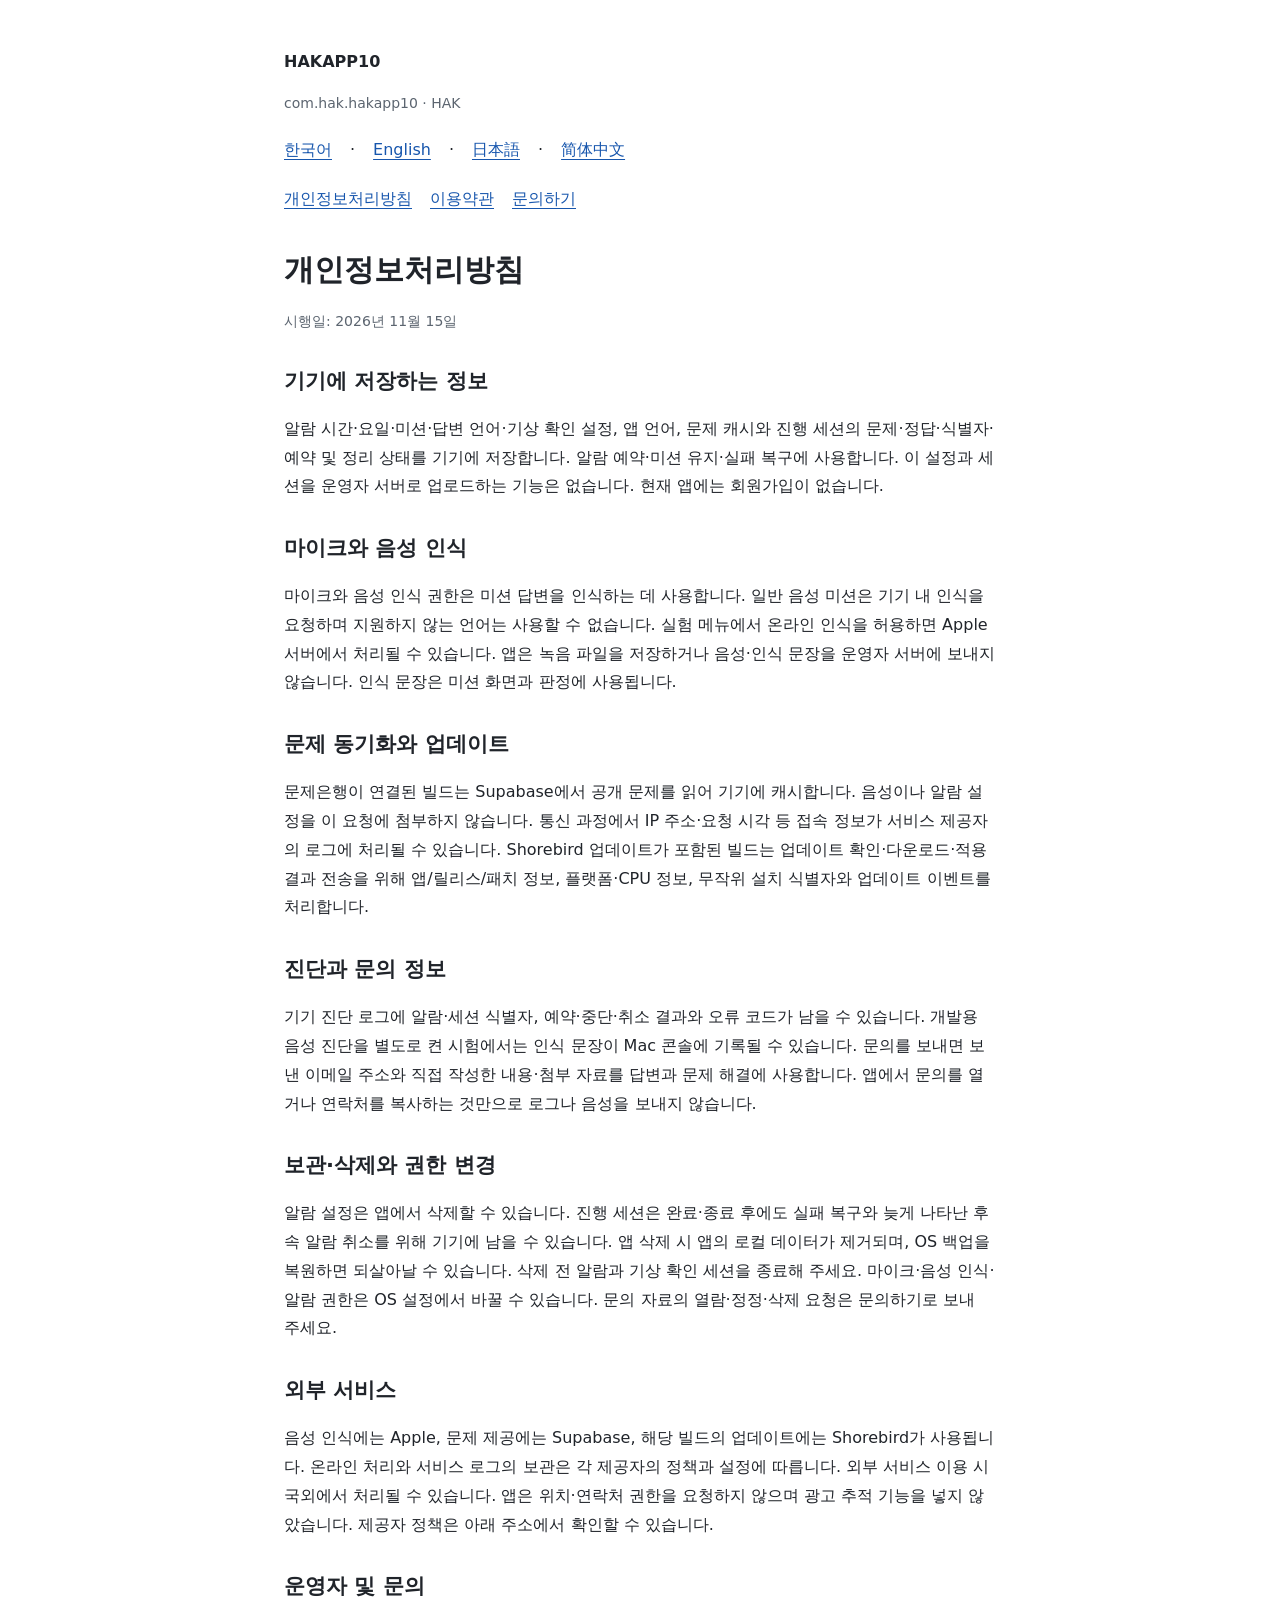
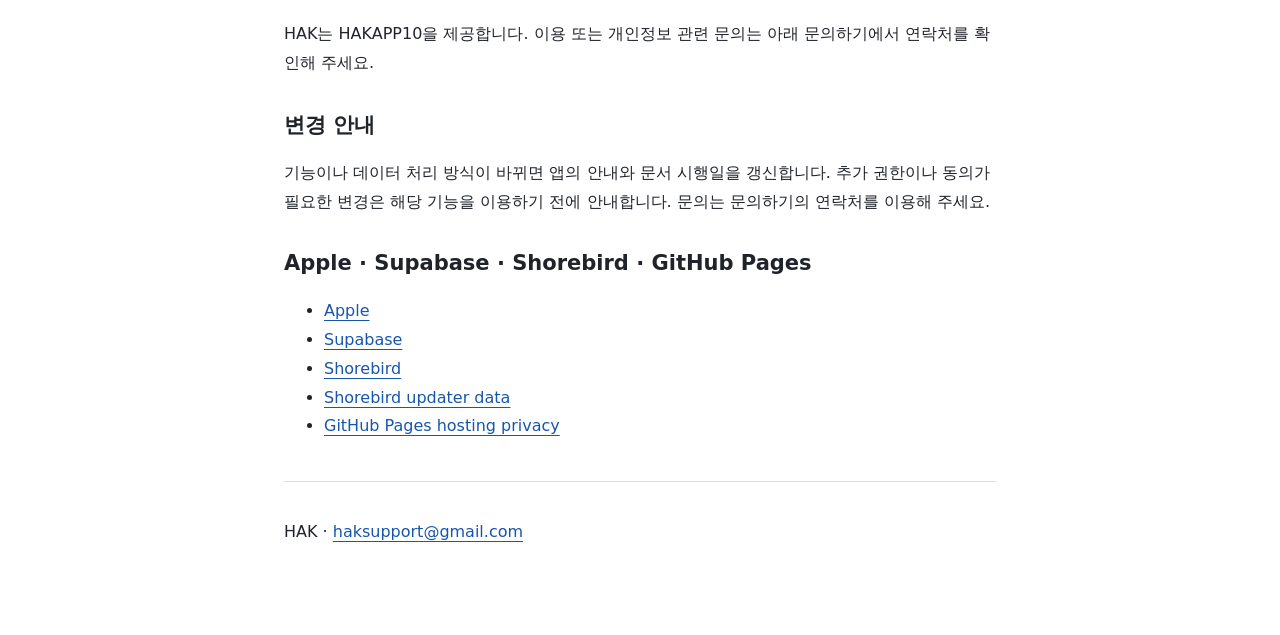
==== privacy.html @ 9836b5bc "Publish HAKAPP10 privacy support and terms in four languages" ====
<!doctype html><html lang="ko"><meta charset="utf-8"><meta name="viewport" content="width=device-width,initial-scale=1"><meta name="color-scheme" content="light dark"><title>개인정보처리방침 · HAKAPP10</title><link rel="stylesheet" href="./styles.css"><main><header><strong>HAKAPP10</strong><p class="meta">com.hak.hakapp10 · HAK</p><nav aria-label="Languages"><a lang="ko" href="./privacy.html">한국어</a> · <a lang="en" href="./en/privacy.html">English</a> · <a lang="ja" href="./ja/privacy.html">日本語</a> · <a lang="zh" href="./zh-Hans/privacy.html">简体中文</a></nav><nav><a href="privacy.html">개인정보처리방침</a><a href="terms.html">이용약관</a><a href="support.html">문의하기</a></nav></header><h1>개인정보처리방침</h1><p class="meta">시행일: 2026년 11월 15일</p><section><h2>기기에 저장하는 정보</h2><p>알람 시간·요일·미션·답변 언어·기상 확인 설정, 앱 언어, 문제 캐시와 진행 세션의 문제·정답·식별자·예약 및 정리 상태를 기기에 저장합니다. 알람 예약·미션 유지·실패 복구에 사용합니다. 이 설정과 세션을 운영자 서버로 업로드하는 기능은 없습니다. 현재 앱에는 회원가입이 없습니다.</p></section><section><h2>마이크와 음성 인식</h2><p>마이크와 음성 인식 권한은 미션 답변을 인식하는 데 사용합니다. 일반 음성 미션은 기기 내 인식을 요청하며 지원하지 않는 언어는 사용할 수 없습니다. 실험 메뉴에서 온라인 인식을 허용하면 Apple 서버에서 처리될 수 있습니다. 앱은 녹음 파일을 저장하거나 음성·인식 문장을 운영자 서버에 보내지 않습니다. 인식 문장은 미션 화면과 판정에 사용됩니다.</p></section><section><h2>문제 동기화와 업데이트</h2><p>문제은행이 연결된 빌드는 Supabase에서 공개 문제를 읽어 기기에 캐시합니다. 음성이나 알람 설정을 이 요청에 첨부하지 않습니다. 통신 과정에서 IP 주소·요청 시각 등 접속 정보가 서비스 제공자의 로그에 처리될 수 있습니다. Shorebird 업데이트가 포함된 빌드는 업데이트 확인·다운로드·적용 결과 전송을 위해 앱/릴리스/패치 정보, 플랫폼·CPU 정보, 무작위 설치 식별자와 업데이트 이벤트를 처리합니다.</p></section><section><h2>진단과 문의 정보</h2><p>기기 진단 로그에 알람·세션 식별자, 예약·중단·취소 결과와 오류 코드가 남을 수 있습니다. 개발용 음성 진단을 별도로 켠 시험에서는 인식 문장이 Mac 콘솔에 기록될 수 있습니다. 문의를 보내면 보낸 이메일 주소와 직접 작성한 내용·첨부 자료를 답변과 문제 해결에 사용합니다. 앱에서 문의를 열거나 연락처를 복사하는 것만으로 로그나 음성을 보내지 않습니다.</p></section><section><h2>보관·삭제와 권한 변경</h2><p>알람 설정은 앱에서 삭제할 수 있습니다. 진행 세션은 완료·종료 후에도 실패 복구와 늦게 나타난 후속 알람 취소를 위해 기기에 남을 수 있습니다. 앱 삭제 시 앱의 로컬 데이터가 제거되며, OS 백업을 복원하면 되살아날 수 있습니다. 삭제 전 알람과 기상 확인 세션을 종료해 주세요. 마이크·음성 인식·알람 권한은 OS 설정에서 바꿀 수 있습니다. 문의 자료의 열람·정정·삭제 요청은 문의하기로 보내 주세요.</p></section><section><h2>외부 서비스</h2><p>음성 인식에는 Apple, 문제 제공에는 Supabase, 해당 빌드의 업데이트에는 Shorebird가 사용됩니다. 온라인 처리와 서비스 로그의 보관은 각 제공자의 정책과 설정에 따릅니다. 외부 서비스 이용 시 국외에서 처리될 수 있습니다. 앱은 위치·연락처 권한을 요청하지 않으며 광고 추적 기능을 넣지 않았습니다. 제공자 정책은 아래 주소에서 확인할 수 있습니다.</p></section><section><h2>운영자 및 문의</h2><p>HAK는 HAKAPP10을 제공합니다. 이용 또는 개인정보 관련 문의는 아래 문의하기에서 연락처를 확인해 주세요.</p></section><section><h2>변경 안내</h2><p>기능이나 데이터 처리 방식이 바뀌면 앱의 안내와 문서 시행일을 갱신합니다. 추가 권한이나 동의가 필요한 변경은 해당 기능을 이용하기 전에 안내합니다. 문의는 문의하기의 연락처를 이용해 주세요.</p></section><h2>Apple · Supabase · Shorebird · GitHub Pages</h2><ul><li><a href="https://www.apple.com/legal/privacy/">Apple</a></li><li><a href="https://supabase.com/privacy">Supabase</a></li><li><a href="https://shorebird.dev/privacy/">Shorebird</a></li><li><a href="https://docs.shorebird.dev/system/what-shorebird-collects/">Shorebird updater data</a></li><li><a href="https://docs.github.com/en/site-policy/privacy-policies/github-general-privacy-statement">GitHub Pages hosting privacy</a></li></ul><footer><p>HAK · <a href="mailto:haksupport@gmail.com">haksupport@gmail.com</a></p></footer></main></html>
---- styles.css ----
*{box-sizing:border-box}body{margin:0;background:#fff;color:#20242a;font:500 16px/1.8 system-ui,-apple-system,"Noto Sans KR",sans-serif}main{max-width:760px;margin:auto;padding:48px 24px 72px}nav{display:flex;flex-wrap:wrap;gap:8px 18px;margin:20px 0}a{color:#1756ad;text-underline-offset:4px}a:focus-visible{outline:3px solid #1756ad;outline-offset:4px}h1{font-size:30px;line-height:1.3;margin-top:36px}h2{font-size:21px;line-height:1.5;margin-top:32px}p{overflow-wrap:anywhere}.meta{color:#5c6570;font-size:14px}footer{margin-top:40px;border-top:1px solid #d9dfe5;padding-top:20px}@media(prefers-color-scheme:dark){body{background:#101318;color:#edf0f4}a{color:#91baff}.meta{color:#aeb7c1}footer{border-color:#414853}}
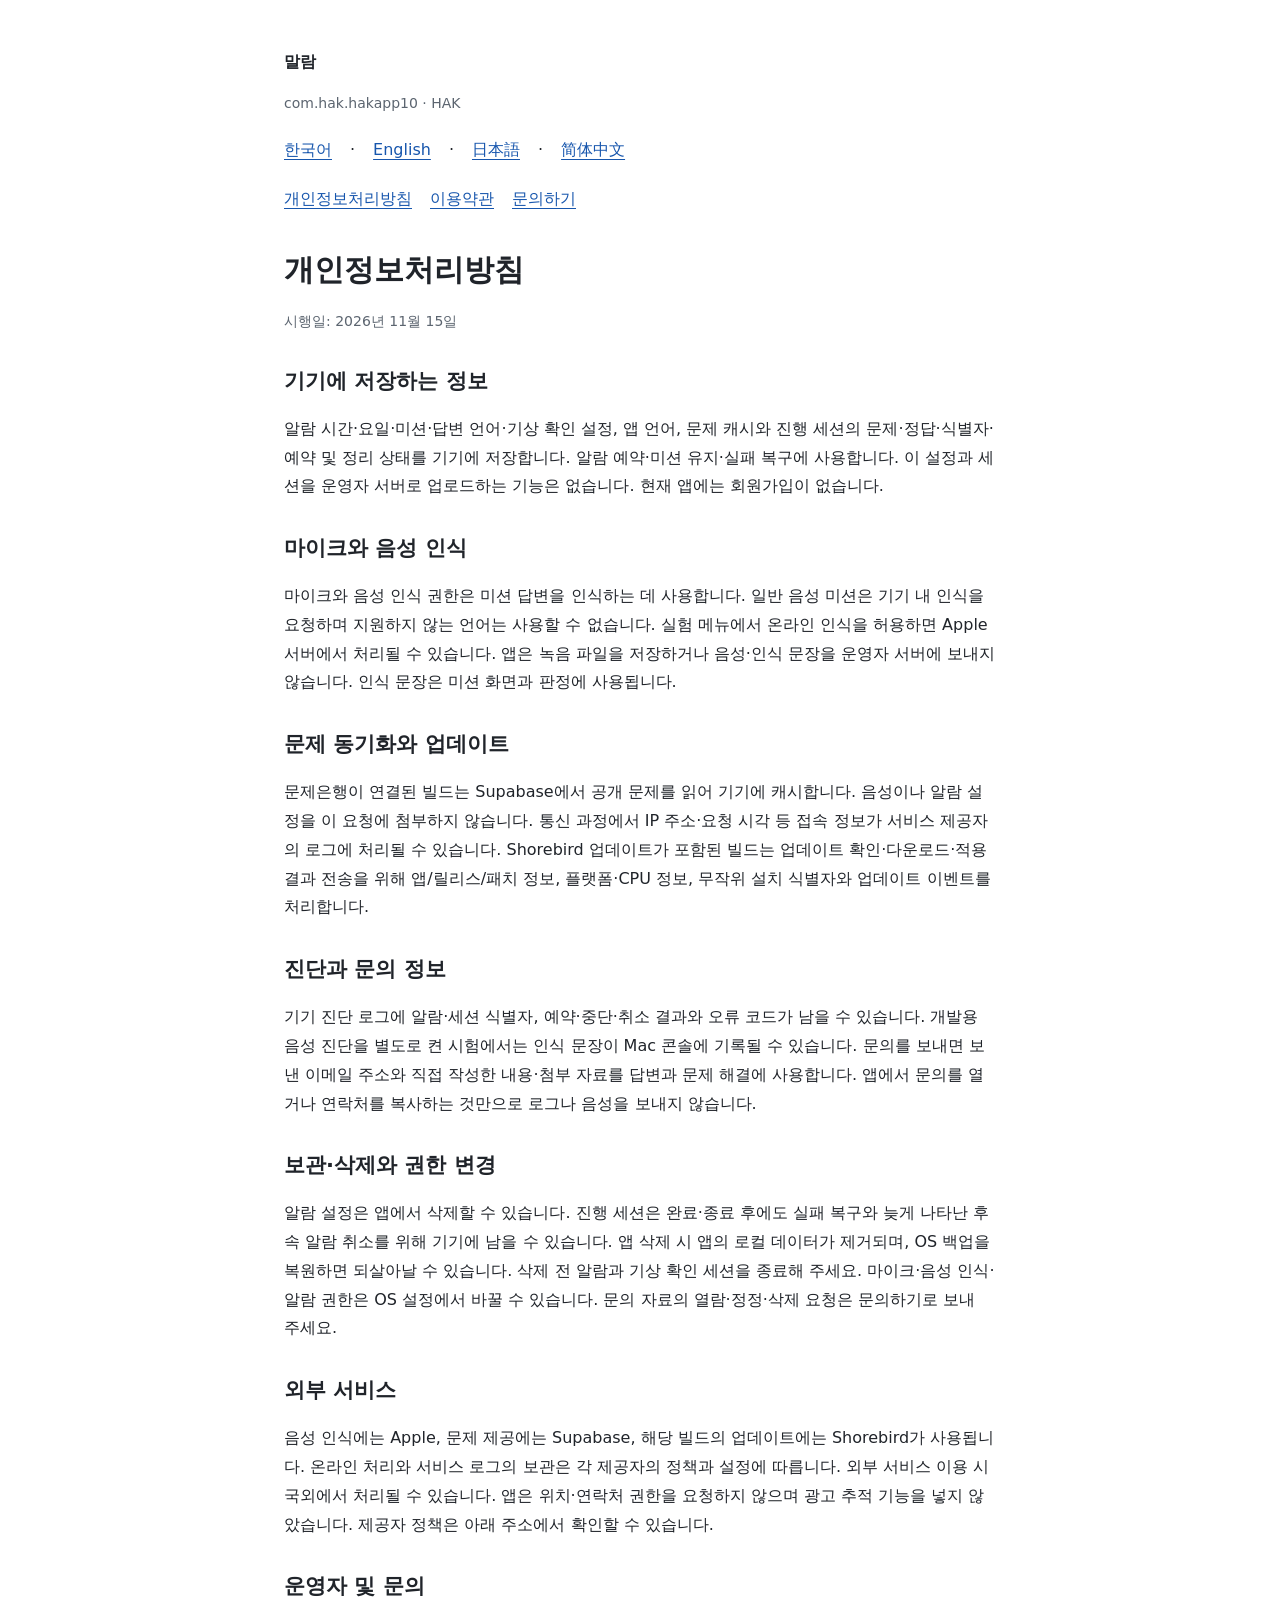
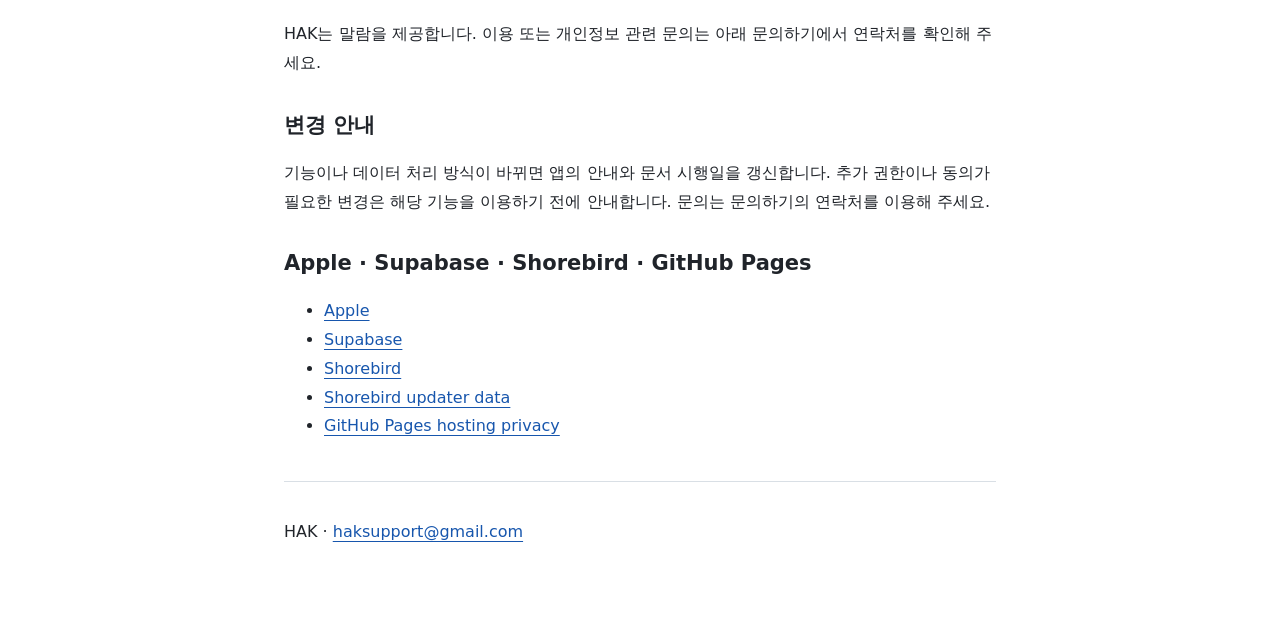
==== commit ccbfe70d: "Apply localized app names to policy and support pages" ====
--- a/privacy.html
+++ b/privacy.html
@@ -1 +1 @@
-<!doctype html><html lang="ko"><meta charset="utf-8"><meta name="viewport" content="width=device-width,initial-scale=1"><meta name="color-scheme" content="light dark"><title>개인정보처리방침 · HAKAPP10</title><link rel="stylesheet" href="./styles.css"><main><header><strong>HAKAPP10</strong><p class="meta">com.hak.hakapp10 · HAK</p><nav aria-label="Languages"><a lang="ko" href="./privacy.html">한국어</a> · <a lang="en" href="./en/privacy.html">English</a> · <a lang="ja" href="./ja/privacy.html">日本語</a> · <a lang="zh" href="./zh-Hans/privacy.html">简体中文</a></nav><nav><a href="privacy.html">개인정보처리방침</a><a href="terms.html">이용약관</a><a href="support.html">문의하기</a></nav></header><h1>개인정보처리방침</h1><p class="meta">시행일: 2026년 11월 15일</p><section><h2>기기에 저장하는 정보</h2><p>알람 시간·요일·미션·답변 언어·기상 확인 설정, 앱 언어, 문제 캐시와 진행 세션의 문제·정답·식별자·예약 및 정리 상태를 기기에 저장합니다. 알람 예약·미션 유지·실패 복구에 사용합니다. 이 설정과 세션을 운영자 서버로 업로드하는 기능은 없습니다. 현재 앱에는 회원가입이 없습니다.</p></section><section><h2>마이크와 음성 인식</h2><p>마이크와 음성 인식 권한은 미션 답변을 인식하는 데 사용합니다. 일반 음성 미션은 기기 내 인식을 요청하며 지원하지 않는 언어는 사용할 수 없습니다. 실험 메뉴에서 온라인 인식을 허용하면 Apple 서버에서 처리될 수 있습니다. 앱은 녹음 파일을 저장하거나 음성·인식 문장을 운영자 서버에 보내지 않습니다. 인식 문장은 미션 화면과 판정에 사용됩니다.</p></section><section><h2>문제 동기화와 업데이트</h2><p>문제은행이 연결된 빌드는 Supabase에서 공개 문제를 읽어 기기에 캐시합니다. 음성이나 알람 설정을 이 요청에 첨부하지 않습니다. 통신 과정에서 IP 주소·요청 시각 등 접속 정보가 서비스 제공자의 로그에 처리될 수 있습니다. Shorebird 업데이트가 포함된 빌드는 업데이트 확인·다운로드·적용 결과 전송을 위해 앱/릴리스/패치 정보, 플랫폼·CPU 정보, 무작위 설치 식별자와 업데이트 이벤트를 처리합니다.</p></section><section><h2>진단과 문의 정보</h2><p>기기 진단 로그에 알람·세션 식별자, 예약·중단·취소 결과와 오류 코드가 남을 수 있습니다. 개발용 음성 진단을 별도로 켠 시험에서는 인식 문장이 Mac 콘솔에 기록될 수 있습니다. 문의를 보내면 보낸 이메일 주소와 직접 작성한 내용·첨부 자료를 답변과 문제 해결에 사용합니다. 앱에서 문의를 열거나 연락처를 복사하는 것만으로 로그나 음성을 보내지 않습니다.</p></section><section><h2>보관·삭제와 권한 변경</h2><p>알람 설정은 앱에서 삭제할 수 있습니다. 진행 세션은 완료·종료 후에도 실패 복구와 늦게 나타난 후속 알람 취소를 위해 기기에 남을 수 있습니다. 앱 삭제 시 앱의 로컬 데이터가 제거되며, OS 백업을 복원하면 되살아날 수 있습니다. 삭제 전 알람과 기상 확인 세션을 종료해 주세요. 마이크·음성 인식·알람 권한은 OS 설정에서 바꿀 수 있습니다. 문의 자료의 열람·정정·삭제 요청은 문의하기로 보내 주세요.</p></section><section><h2>외부 서비스</h2><p>음성 인식에는 Apple, 문제 제공에는 Supabase, 해당 빌드의 업데이트에는 Shorebird가 사용됩니다. 온라인 처리와 서비스 로그의 보관은 각 제공자의 정책과 설정에 따릅니다. 외부 서비스 이용 시 국외에서 처리될 수 있습니다. 앱은 위치·연락처 권한을 요청하지 않으며 광고 추적 기능을 넣지 않았습니다. 제공자 정책은 아래 주소에서 확인할 수 있습니다.</p></section><section><h2>운영자 및 문의</h2><p>HAK는 HAKAPP10을 제공합니다. 이용 또는 개인정보 관련 문의는 아래 문의하기에서 연락처를 확인해 주세요.</p></section><section><h2>변경 안내</h2><p>기능이나 데이터 처리 방식이 바뀌면 앱의 안내와 문서 시행일을 갱신합니다. 추가 권한이나 동의가 필요한 변경은 해당 기능을 이용하기 전에 안내합니다. 문의는 문의하기의 연락처를 이용해 주세요.</p></section><h2>Apple · Supabase · Shorebird · GitHub Pages</h2><ul><li><a href="https://www.apple.com/legal/privacy/">Apple</a></li><li><a href="https://supabase.com/privacy">Supabase</a></li><li><a href="https://shorebird.dev/privacy/">Shorebird</a></li><li><a href="https://docs.shorebird.dev/system/what-shorebird-collects/">Shorebird updater data</a></li><li><a href="https://docs.github.com/en/site-policy/privacy-policies/github-general-privacy-statement">GitHub Pages hosting privacy</a></li></ul><footer><p>HAK · <a href="mailto:haksupport@gmail.com">haksupport@gmail.com</a></p></footer></main></html>
+<!doctype html><html lang="ko"><meta charset="utf-8"><meta name="viewport" content="width=device-width,initial-scale=1"><meta name="color-scheme" content="light dark"><title>개인정보처리방침 · 말람</title><link rel="stylesheet" href="./styles.css"><main><header><strong>말람</strong><p class="meta">com.hak.hakapp10 · HAK</p><nav aria-label="Languages"><a lang="ko" href="./privacy.html">한국어</a> · <a lang="en" href="./en/privacy.html">English</a> · <a lang="ja" href="./ja/privacy.html">日本語</a> · <a lang="zh" href="./zh-Hans/privacy.html">简体中文</a></nav><nav><a href="privacy.html">개인정보처리방침</a><a href="terms.html">이용약관</a><a href="support.html">문의하기</a></nav></header><h1>개인정보처리방침</h1><p class="meta">시행일: 2026년 11월 15일</p><section><h2>기기에 저장하는 정보</h2><p>알람 시간·요일·미션·답변 언어·기상 확인 설정, 앱 언어, 문제 캐시와 진행 세션의 문제·정답·식별자·예약 및 정리 상태를 기기에 저장합니다. 알람 예약·미션 유지·실패 복구에 사용합니다. 이 설정과 세션을 운영자 서버로 업로드하는 기능은 없습니다. 현재 앱에는 회원가입이 없습니다.</p></section><section><h2>마이크와 음성 인식</h2><p>마이크와 음성 인식 권한은 미션 답변을 인식하는 데 사용합니다. 일반 음성 미션은 기기 내 인식을 요청하며 지원하지 않는 언어는 사용할 수 없습니다. 실험 메뉴에서 온라인 인식을 허용하면 Apple 서버에서 처리될 수 있습니다. 앱은 녹음 파일을 저장하거나 음성·인식 문장을 운영자 서버에 보내지 않습니다. 인식 문장은 미션 화면과 판정에 사용됩니다.</p></section><section><h2>문제 동기화와 업데이트</h2><p>문제은행이 연결된 빌드는 Supabase에서 공개 문제를 읽어 기기에 캐시합니다. 음성이나 알람 설정을 이 요청에 첨부하지 않습니다. 통신 과정에서 IP 주소·요청 시각 등 접속 정보가 서비스 제공자의 로그에 처리될 수 있습니다. Shorebird 업데이트가 포함된 빌드는 업데이트 확인·다운로드·적용 결과 전송을 위해 앱/릴리스/패치 정보, 플랫폼·CPU 정보, 무작위 설치 식별자와 업데이트 이벤트를 처리합니다.</p></section><section><h2>진단과 문의 정보</h2><p>기기 진단 로그에 알람·세션 식별자, 예약·중단·취소 결과와 오류 코드가 남을 수 있습니다. 개발용 음성 진단을 별도로 켠 시험에서는 인식 문장이 Mac 콘솔에 기록될 수 있습니다. 문의를 보내면 보낸 이메일 주소와 직접 작성한 내용·첨부 자료를 답변과 문제 해결에 사용합니다. 앱에서 문의를 열거나 연락처를 복사하는 것만으로 로그나 음성을 보내지 않습니다.</p></section><section><h2>보관·삭제와 권한 변경</h2><p>알람 설정은 앱에서 삭제할 수 있습니다. 진행 세션은 완료·종료 후에도 실패 복구와 늦게 나타난 후속 알람 취소를 위해 기기에 남을 수 있습니다. 앱 삭제 시 앱의 로컬 데이터가 제거되며, OS 백업을 복원하면 되살아날 수 있습니다. 삭제 전 알람과 기상 확인 세션을 종료해 주세요. 마이크·음성 인식·알람 권한은 OS 설정에서 바꿀 수 있습니다. 문의 자료의 열람·정정·삭제 요청은 문의하기로 보내 주세요.</p></section><section><h2>외부 서비스</h2><p>음성 인식에는 Apple, 문제 제공에는 Supabase, 해당 빌드의 업데이트에는 Shorebird가 사용됩니다. 온라인 처리와 서비스 로그의 보관은 각 제공자의 정책과 설정에 따릅니다. 외부 서비스 이용 시 국외에서 처리될 수 있습니다. 앱은 위치·연락처 권한을 요청하지 않으며 광고 추적 기능을 넣지 않았습니다. 제공자 정책은 아래 주소에서 확인할 수 있습니다.</p></section><section><h2>운영자 및 문의</h2><p>HAK는 말람을 제공합니다. 이용 또는 개인정보 관련 문의는 아래 문의하기에서 연락처를 확인해 주세요.</p></section><section><h2>변경 안내</h2><p>기능이나 데이터 처리 방식이 바뀌면 앱의 안내와 문서 시행일을 갱신합니다. 추가 권한이나 동의가 필요한 변경은 해당 기능을 이용하기 전에 안내합니다. 문의는 문의하기의 연락처를 이용해 주세요.</p></section><h2>Apple · Supabase · Shorebird · GitHub Pages</h2><ul><li><a href="https://www.apple.com/legal/privacy/">Apple</a></li><li><a href="https://supabase.com/privacy">Supabase</a></li><li><a href="https://shorebird.dev/privacy/">Shorebird</a></li><li><a href="https://docs.shorebird.dev/system/what-shorebird-collects/">Shorebird updater data</a></li><li><a href="https://docs.github.com/en/site-policy/privacy-policies/github-general-privacy-statement">GitHub Pages hosting privacy</a></li></ul><footer><p>HAK · <a href="mailto:haksupport@gmail.com">haksupport@gmail.com</a></p></footer></main></html>
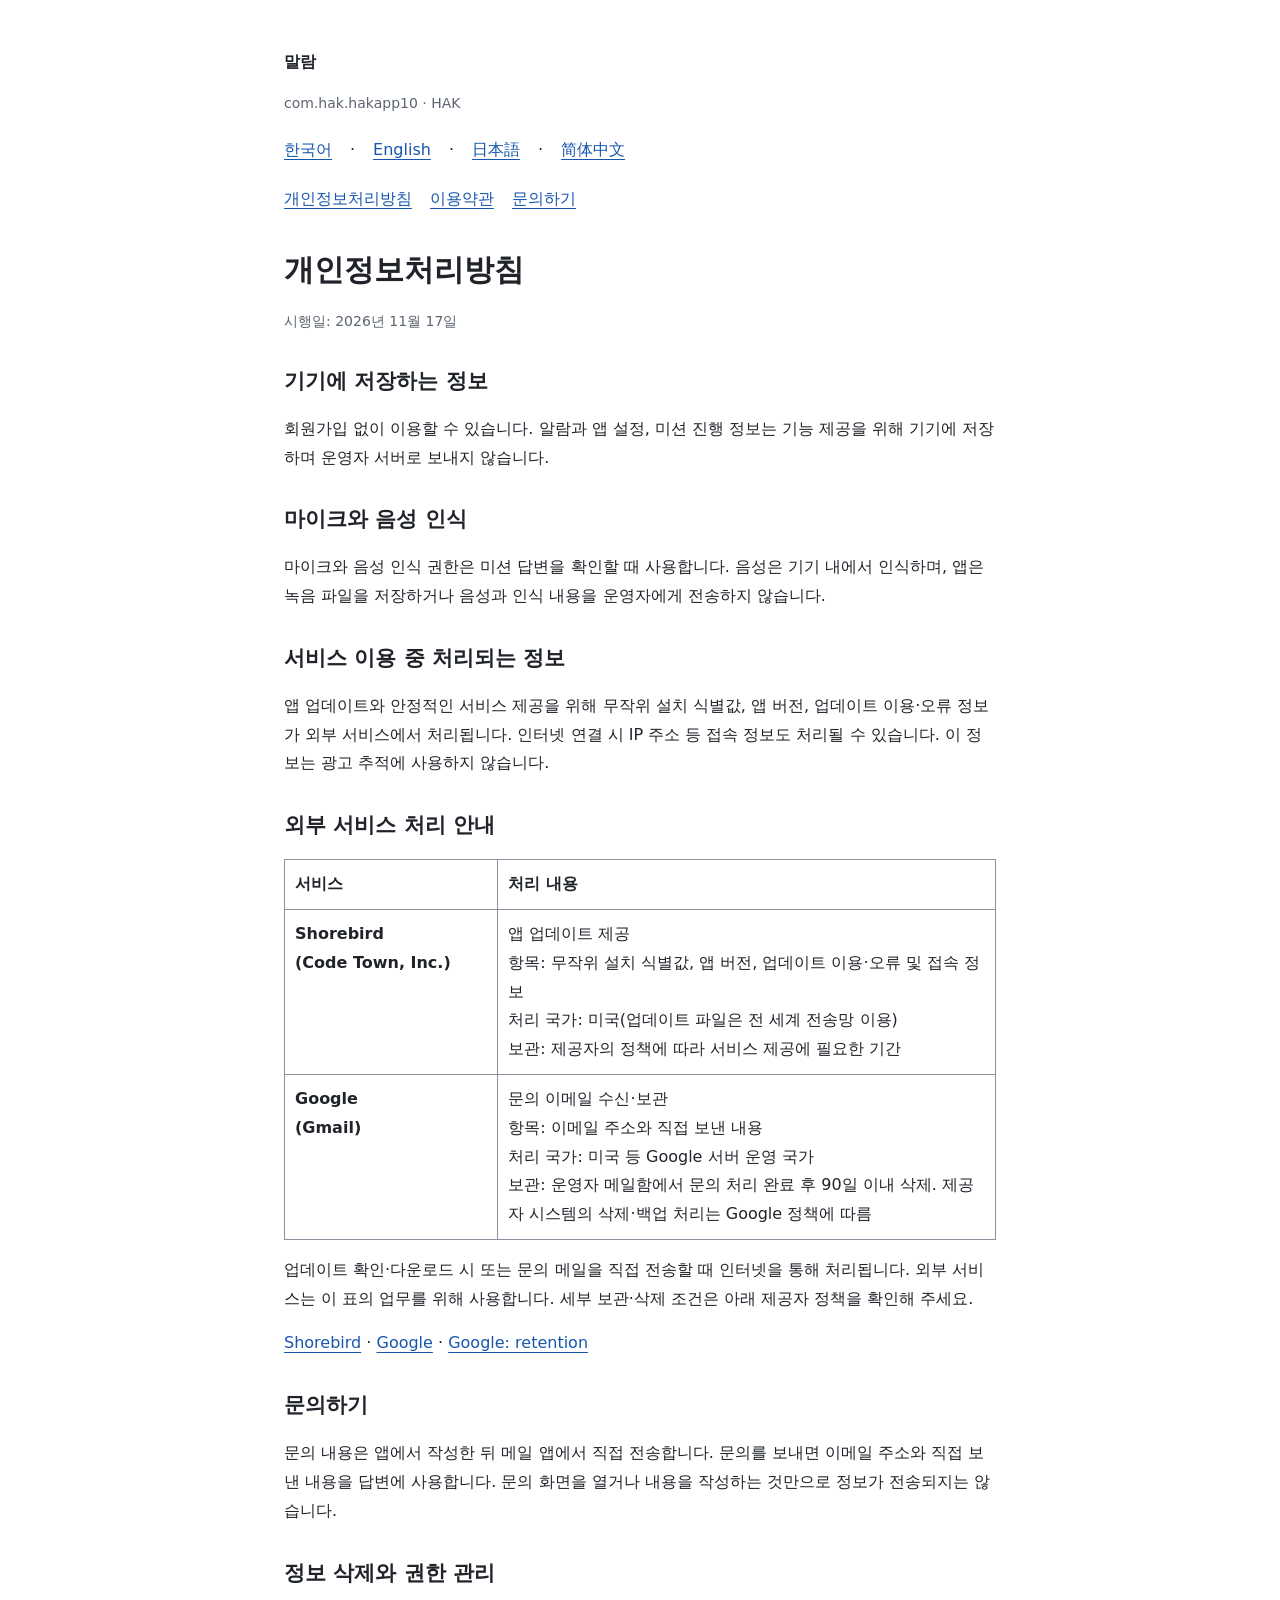
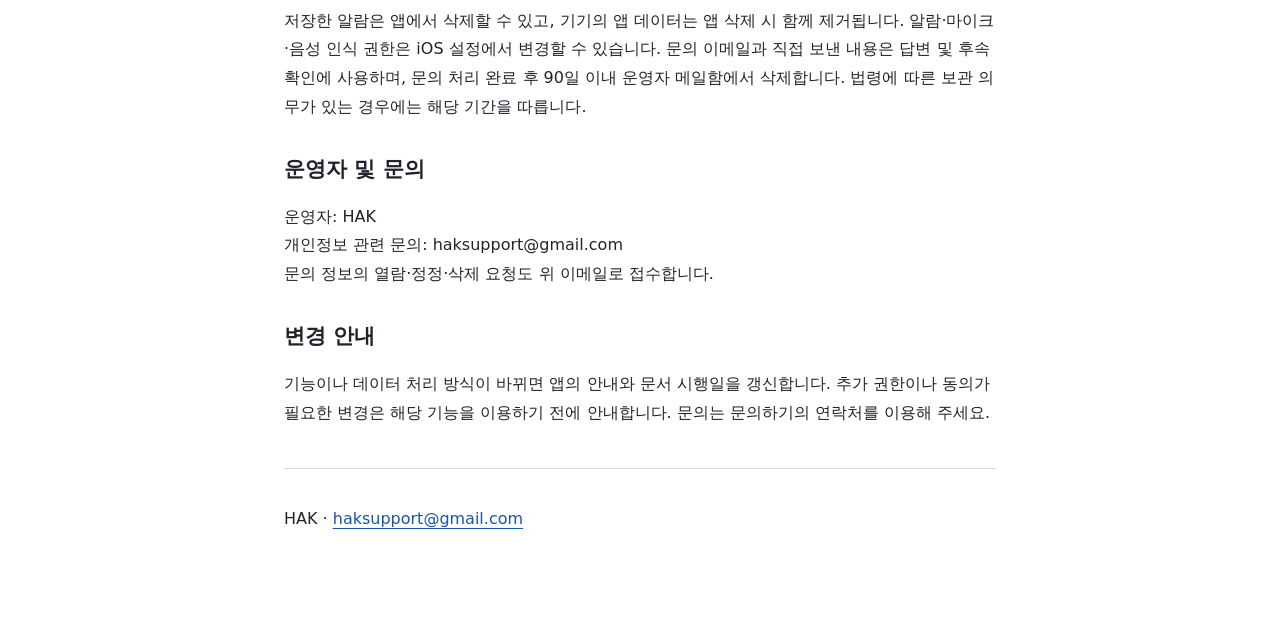
==== commit 389f3b88: "Clarify concise privacy notice and inquiry retention" ====
--- a/privacy.html
+++ b/privacy.html
@@ -1 +1 @@
-<!doctype html><html lang="ko"><meta charset="utf-8"><meta name="viewport" content="width=device-width,initial-scale=1"><meta name="color-scheme" content="light dark"><title>개인정보처리방침 · 말람</title><link rel="stylesheet" href="./styles.css"><main><header><strong>말람</strong><p class="meta">com.hak.hakapp10 · HAK</p><nav aria-label="Languages"><a lang="ko" href="./privacy.html">한국어</a> · <a lang="en" href="./en/privacy.html">English</a> · <a lang="ja" href="./ja/privacy.html">日本語</a> · <a lang="zh" href="./zh-Hans/privacy.html">简体中文</a></nav><nav><a href="privacy.html">개인정보처리방침</a><a href="terms.html">이용약관</a><a href="support.html">문의하기</a></nav></header><h1>개인정보처리방침</h1><p class="meta">시행일: 2026년 11월 15일</p><section><h2>기기에 저장하는 정보</h2><p>알람 시간·요일·미션·답변 언어·기상 확인 설정, 앱 언어, 문제 캐시와 진행 세션의 문제·정답·식별자·예약 및 정리 상태를 기기에 저장합니다. 알람 예약·미션 유지·실패 복구에 사용합니다. 이 설정과 세션을 운영자 서버로 업로드하는 기능은 없습니다. 현재 앱에는 회원가입이 없습니다.</p></section><section><h2>마이크와 음성 인식</h2><p>마이크와 음성 인식 권한은 미션 답변을 인식하는 데 사용합니다. 일반 음성 미션은 기기 내 인식을 요청하며 지원하지 않는 언어는 사용할 수 없습니다. 실험 메뉴에서 온라인 인식을 허용하면 Apple 서버에서 처리될 수 있습니다. 앱은 녹음 파일을 저장하거나 음성·인식 문장을 운영자 서버에 보내지 않습니다. 인식 문장은 미션 화면과 판정에 사용됩니다.</p></section><section><h2>문제 동기화와 업데이트</h2><p>문제은행이 연결된 빌드는 Supabase에서 공개 문제를 읽어 기기에 캐시합니다. 음성이나 알람 설정을 이 요청에 첨부하지 않습니다. 통신 과정에서 IP 주소·요청 시각 등 접속 정보가 서비스 제공자의 로그에 처리될 수 있습니다. Shorebird 업데이트가 포함된 빌드는 업데이트 확인·다운로드·적용 결과 전송을 위해 앱/릴리스/패치 정보, 플랫폼·CPU 정보, 무작위 설치 식별자와 업데이트 이벤트를 처리합니다.</p></section><section><h2>진단과 문의 정보</h2><p>기기 진단 로그에 알람·세션 식별자, 예약·중단·취소 결과와 오류 코드가 남을 수 있습니다. 개발용 음성 진단을 별도로 켠 시험에서는 인식 문장이 Mac 콘솔에 기록될 수 있습니다. 문의를 보내면 보낸 이메일 주소와 직접 작성한 내용·첨부 자료를 답변과 문제 해결에 사용합니다. 앱에서 문의를 열거나 연락처를 복사하는 것만으로 로그나 음성을 보내지 않습니다.</p></section><section><h2>보관·삭제와 권한 변경</h2><p>알람 설정은 앱에서 삭제할 수 있습니다. 진행 세션은 완료·종료 후에도 실패 복구와 늦게 나타난 후속 알람 취소를 위해 기기에 남을 수 있습니다. 앱 삭제 시 앱의 로컬 데이터가 제거되며, OS 백업을 복원하면 되살아날 수 있습니다. 삭제 전 알람과 기상 확인 세션을 종료해 주세요. 마이크·음성 인식·알람 권한은 OS 설정에서 바꿀 수 있습니다. 문의 자료의 열람·정정·삭제 요청은 문의하기로 보내 주세요.</p></section><section><h2>외부 서비스</h2><p>음성 인식에는 Apple, 문제 제공에는 Supabase, 해당 빌드의 업데이트에는 Shorebird가 사용됩니다. 온라인 처리와 서비스 로그의 보관은 각 제공자의 정책과 설정에 따릅니다. 외부 서비스 이용 시 국외에서 처리될 수 있습니다. 앱은 위치·연락처 권한을 요청하지 않으며 광고 추적 기능을 넣지 않았습니다. 제공자 정책은 아래 주소에서 확인할 수 있습니다.</p></section><section><h2>운영자 및 문의</h2><p>HAK는 말람을 제공합니다. 이용 또는 개인정보 관련 문의는 아래 문의하기에서 연락처를 확인해 주세요.</p></section><section><h2>변경 안내</h2><p>기능이나 데이터 처리 방식이 바뀌면 앱의 안내와 문서 시행일을 갱신합니다. 추가 권한이나 동의가 필요한 변경은 해당 기능을 이용하기 전에 안내합니다. 문의는 문의하기의 연락처를 이용해 주세요.</p></section><h2>Apple · Supabase · Shorebird · GitHub Pages</h2><ul><li><a href="https://www.apple.com/legal/privacy/">Apple</a></li><li><a href="https://supabase.com/privacy">Supabase</a></li><li><a href="https://shorebird.dev/privacy/">Shorebird</a></li><li><a href="https://docs.shorebird.dev/system/what-shorebird-collects/">Shorebird updater data</a></li><li><a href="https://docs.github.com/en/site-policy/privacy-policies/github-general-privacy-statement">GitHub Pages hosting privacy</a></li></ul><footer><p>HAK · <a href="mailto:haksupport@gmail.com">haksupport@gmail.com</a></p></footer></main></html>
+<!doctype html><html lang="ko"><meta charset="utf-8"><meta name="viewport" content="width=device-width,initial-scale=1"><meta name="color-scheme" content="light dark"><title>개인정보처리방침 · 말람</title><link rel="stylesheet" href="./styles.css"><main><header><strong>말람</strong><p class="meta">com.hak.hakapp10 · HAK</p><nav aria-label="Languages"><a lang="ko" href="./privacy.html">한국어</a> · <a lang="en" href="./en/privacy.html">English</a> · <a lang="ja" href="./ja/privacy.html">日本語</a> · <a lang="zh" href="./zh-Hans/privacy.html">简体中文</a></nav><nav><a href="privacy.html">개인정보처리방침</a><a href="terms.html">이용약관</a><a href="support.html">문의하기</a></nav></header><h1>개인정보처리방침</h1><p class="meta">시행일: 2026년 11월 17일</p><section><h2>기기에 저장하는 정보</h2><p>회원가입 없이 이용할 수 있습니다. 알람과 앱 설정, 미션 진행 정보는 기능 제공을 위해 기기에 저장하며 운영자 서버로 보내지 않습니다.</p></section><section><h2>마이크와 음성 인식</h2><p>마이크와 음성 인식 권한은 미션 답변을 확인할 때 사용합니다. 음성은 기기 내에서 인식하며, 앱은 녹음 파일을 저장하거나 음성과 인식 내용을 운영자에게 전송하지 않습니다.</p></section><section><h2>서비스 이용 중 처리되는 정보</h2><p>앱 업데이트와 안정적인 서비스 제공을 위해 무작위 설치 식별값, 앱 버전, 업데이트 이용·오류 정보가 외부 서비스에서 처리됩니다. 인터넷 연결 시 IP 주소 등 접속 정보도 처리될 수 있습니다. 이 정보는 광고 추적에 사용하지 않습니다.</p></section><section><h2>외부 서비스 처리 안내</h2><table><thead><tr><th scope="col">서비스</th><th scope="col">처리 내용</th></tr></thead><tbody><tr><th scope="row">Shorebird<br>(Code Town, Inc.)</th><td>앱 업데이트 제공<br>항목: 무작위 설치 식별값, 앱 버전, 업데이트 이용·오류 및 접속 정보<br>처리 국가: 미국(업데이트 파일은 전 세계 전송망 이용)<br>보관: 제공자의 정책에 따라 서비스 제공에 필요한 기간</td></tr><tr><th scope="row">Google<br>(Gmail)</th><td>문의 이메일 수신·보관<br>항목: 이메일 주소와 직접 보낸 내용<br>처리 국가: 미국 등 Google 서버 운영 국가<br>보관: 운영자 메일함에서 문의 처리 완료 후 90일 이내 삭제. 제공자 시스템의 삭제·백업 처리는 Google 정책에 따름</td></tr></tbody></table><p>업데이트 확인·다운로드 시 또는 문의 메일을 직접 전송할 때 인터넷을 통해 처리됩니다. 외부 서비스는 이 표의 업무를 위해 사용합니다. 세부 보관·삭제 조건은 아래 제공자 정책을 확인해 주세요.</p><p><a href="https://shorebird.dev/privacy/">Shorebird</a> · <a href="https://policies.google.com/privacy">Google</a> · <a href="https://policies.google.com/technologies/retention">Google: retention</a></p></section><section><h2>문의하기</h2><p>문의 내용은 앱에서 작성한 뒤 메일 앱에서 직접 전송합니다. 문의를 보내면 이메일 주소와 직접 보낸 내용을 답변에 사용합니다. 문의 화면을 열거나 내용을 작성하는 것만으로 정보가 전송되지는 않습니다.</p></section><section><h2>정보 삭제와 권한 관리</h2><p>저장한 알람은 앱에서 삭제할 수 있고, 기기의 앱 데이터는 앱 삭제 시 함께 제거됩니다. 알람·마이크·음성 인식 권한은 iOS 설정에서 변경할 수 있습니다. 문의 이메일과 직접 보낸 내용은 답변 및 후속 확인에 사용하며, 문의 처리 완료 후 90일 이내 운영자 메일함에서 삭제합니다. 법령에 따른 보관 의무가 있는 경우에는 해당 기간을 따릅니다.</p></section><section><h2>운영자 및 문의</h2><p>운영자: HAK<br>개인정보 관련 문의: haksupport@gmail.com<br>문의 정보의 열람·정정·삭제 요청도 위 이메일로 접수합니다.</p></section><section><h2>변경 안내</h2><p>기능이나 데이터 처리 방식이 바뀌면 앱의 안내와 문서 시행일을 갱신합니다. 추가 권한이나 동의가 필요한 변경은 해당 기능을 이용하기 전에 안내합니다. 문의는 문의하기의 연락처를 이용해 주세요.</p></section><footer><p>HAK · <a href="mailto:haksupport@gmail.com">haksupport@gmail.com</a></p></footer></main></html>
--- a/styles.css
+++ b/styles.css
@@ -1 +1 @@
-*{box-sizing:border-box}body{margin:0;background:#fff;color:#20242a;font:500 16px/1.8 system-ui,-apple-system,"Noto Sans KR",sans-serif}main{max-width:760px;margin:auto;padding:48px 24px 72px}nav{display:flex;flex-wrap:wrap;gap:8px 18px;margin:20px 0}a{color:#1756ad;text-underline-offset:4px}a:focus-visible{outline:3px solid #1756ad;outline-offset:4px}h1{font-size:30px;line-height:1.3;margin-top:36px}h2{font-size:21px;line-height:1.5;margin-top:32px}p{overflow-wrap:anywhere}.meta{color:#5c6570;font-size:14px}footer{margin-top:40px;border-top:1px solid #d9dfe5;padding-top:20px}@media(prefers-color-scheme:dark){body{background:#101318;color:#edf0f4}a{color:#91baff}.meta{color:#aeb7c1}footer{border-color:#414853}}
+*{box-sizing:border-box}body{margin:0;background:#fff;color:#20242a;font:500 16px/1.8 system-ui,-apple-system,"Noto Sans KR",sans-serif}main{max-width:760px;margin:auto;padding:48px 24px 72px}nav{display:flex;flex-wrap:wrap;gap:8px 18px;margin:20px 0}a{color:#1756ad;text-underline-offset:4px}a:focus-visible{outline:3px solid #1756ad;outline-offset:4px}h1{font-size:30px;line-height:1.3;margin-top:36px}h2{font-size:21px;line-height:1.5;margin-top:32px}p{overflow-wrap:anywhere}table{width:100%;table-layout:fixed;border-collapse:collapse}th,td{border:1px solid #89929c;padding:10px;text-align:start;vertical-align:top;overflow-wrap:anywhere}th:first-child{width:30%}.meta{color:#5c6570;font-size:14px}footer{margin-top:40px;border-top:1px solid #d9dfe5;padding-top:20px}@media(prefers-color-scheme:dark){body{background:#101318;color:#edf0f4}a{color:#91baff}.meta{color:#aeb7c1}footer{border-color:#414853}}
